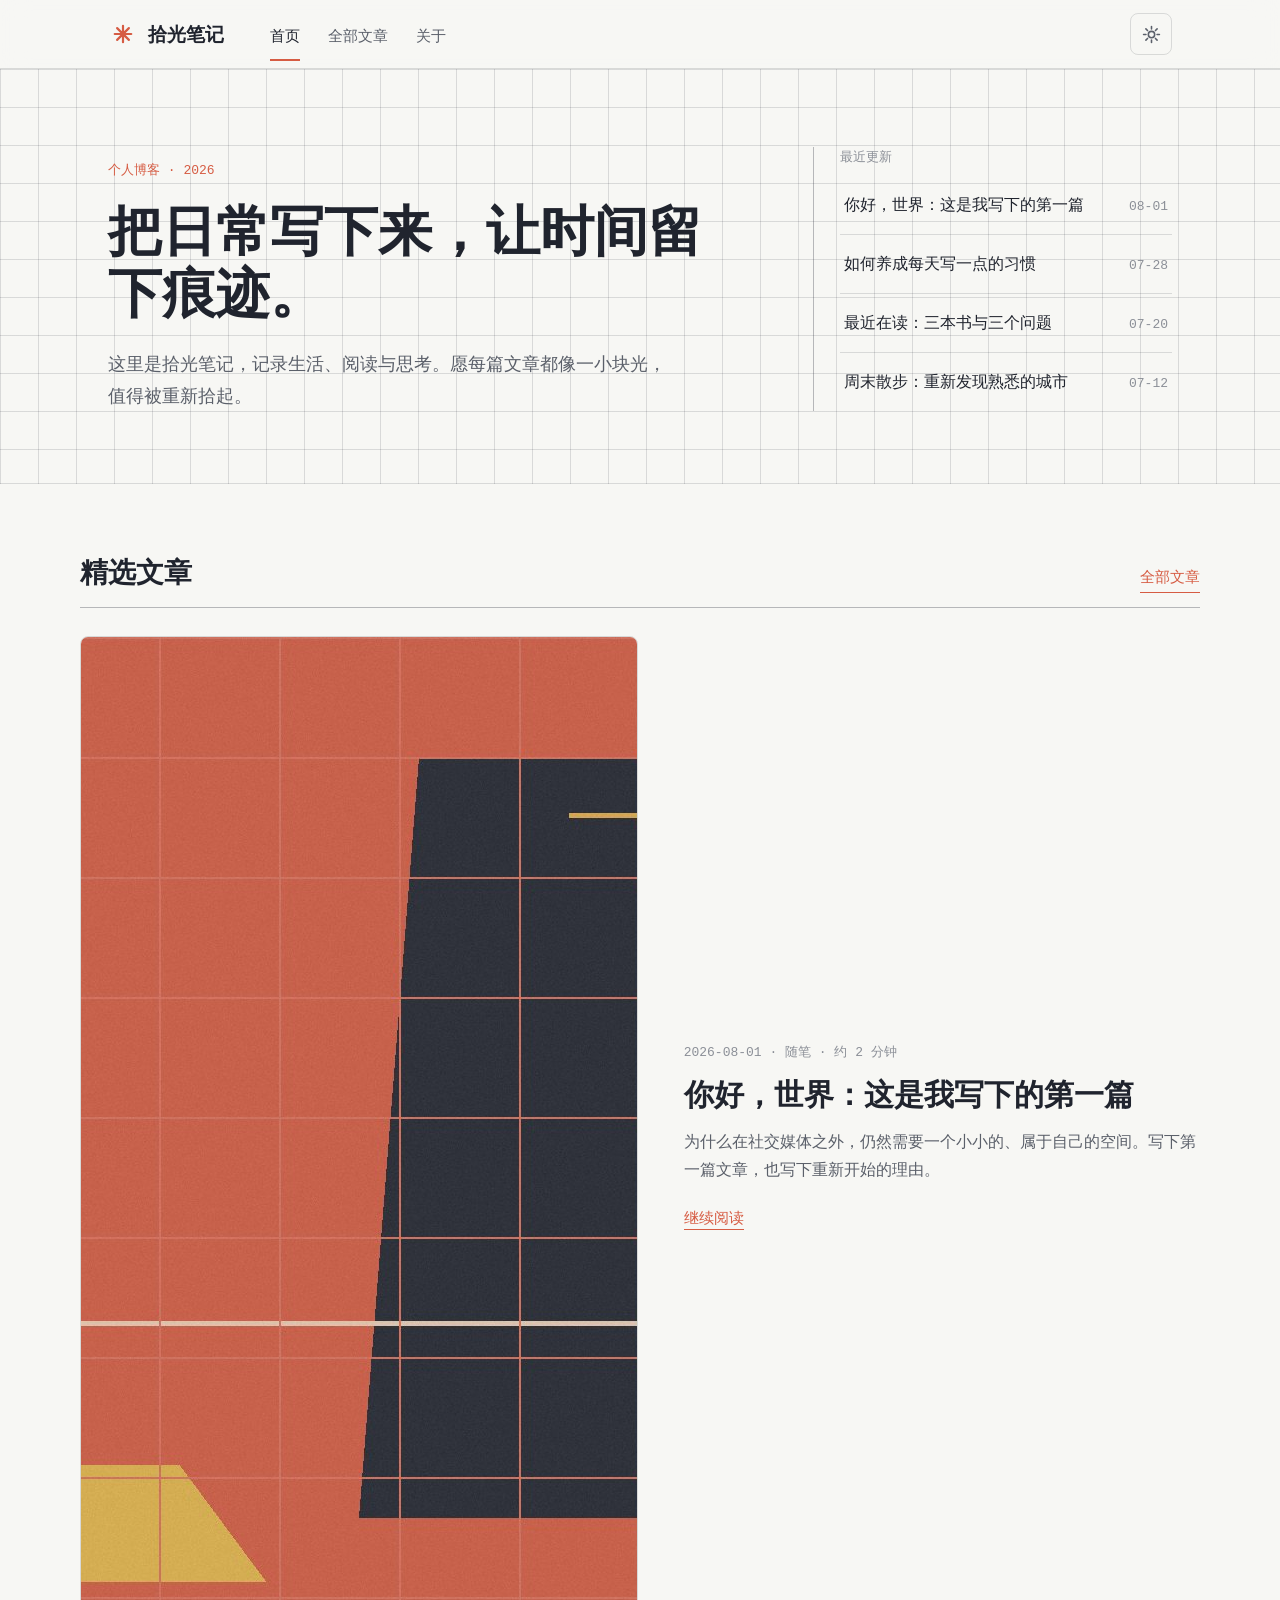
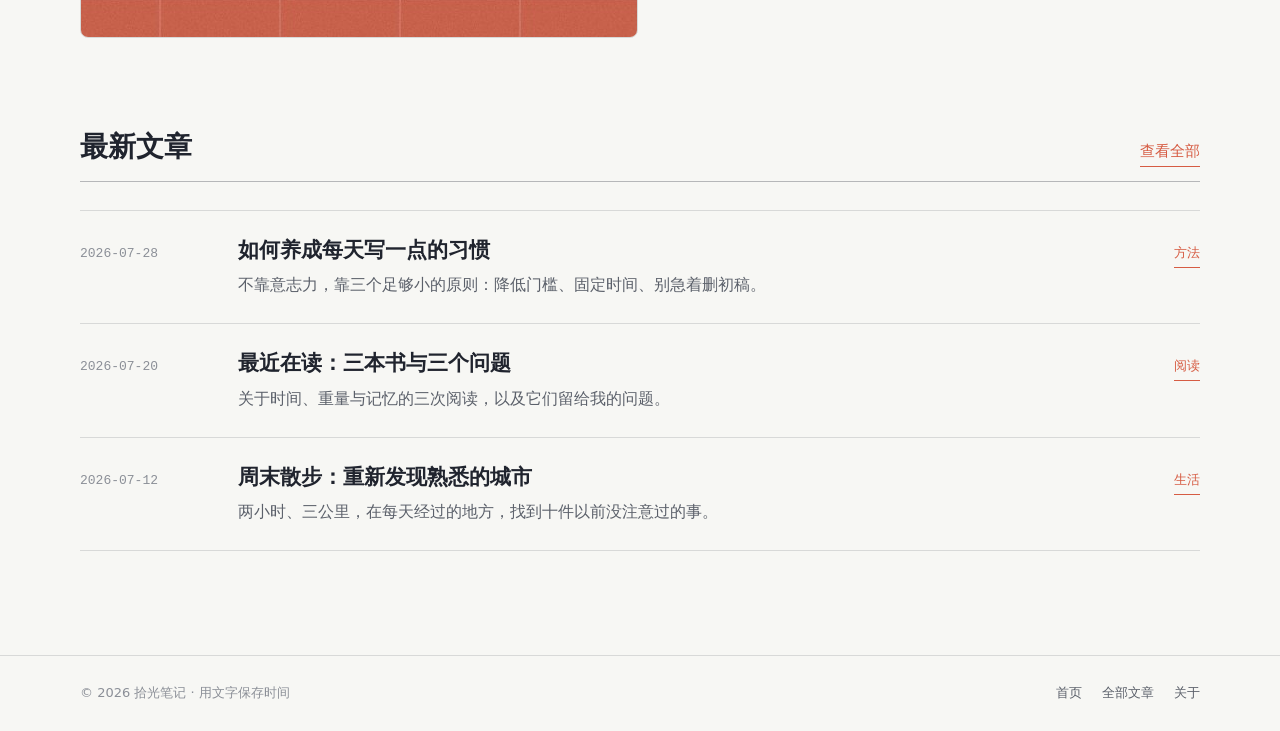
==== index.html @ 75189f80 "Add files via upload" ====
<!DOCTYPE html>
<html lang="zh-CN">
<head>
  <meta charset="UTF-8">
  <meta name="viewport" content="width=device-width, initial-scale=1.0">
  <title>拾光笔记 · 记录生活、阅读与思考</title>
  <meta name="description" content="拾光笔记，一个记录生活、阅读与思考的个人博客。">
  <link rel="icon" href="data:image/svg+xml,%3Csvg xmlns='http://www.w3.org/2000/svg' viewBox='0 0 24 24'%3E%3Cg stroke='%23d65c43' stroke-width='2.4' stroke-linecap='round'%3E%3Cpath d='M12 3v18M3 12h18M5.6 5.6l12.8 12.8M18.4 5.6L5.6 18.4'/%3E%3C/g%3E%3C/svg%3E">
  <link rel="stylesheet" href="assets/css/style.css">
</head>
<body>
  <a class="skip-link" href="#main">跳到主要内容</a>
  <header class="site-header">
    <div class="wrap header-inner">
      <a class="brand" href="index.html">
        <span class="brand-mark" aria-hidden="true">
          <svg width="22" height="22" viewBox="0 0 24 24" fill="none" stroke="currentColor" stroke-width="2.4" stroke-linecap="round">
            <path d="M12 3v18M3 12h18M5.6 5.6l12.8 12.8M18.4 5.6L5.6 18.4"></path>
          </svg>
        </span>
        <span>拾光笔记</span>
      </a>
      <nav class="site-nav" id="site-nav" aria-label="主导航">
        <a href="index.html" class="active">首页</a>
        <a href="posts.html">全部文章</a>
        <a href="about.html">关于</a>
      </nav>
      <div class="header-actions">
        <button class="icon-btn theme-toggle" id="theme-toggle" type="button" aria-label="切换深色模式">
          <svg class="icon-sun" width="19" height="19" viewBox="0 0 24 24" fill="none" stroke="currentColor" stroke-width="2" stroke-linecap="round">
            <circle cx="12" cy="12" r="4"></circle>
            <path d="M12 2v3M12 19v3M2 12h3M19 12h3M4.9 4.9l2.1 2.1M17 17l2.1 2.1M19.1 4.9L17 7M7 17l-2.1 2.1"></path>
          </svg>
          <svg class="icon-moon" width="19" height="19" viewBox="0 0 24 24" fill="none" stroke="currentColor" stroke-width="2" stroke-linecap="round" stroke-linejoin="round">
            <path d="M20.5 14.5A8.5 8.5 0 0 1 9.5 3.5a8.5 8.5 0 1 0 11 11Z"></path>
          </svg>
        </button>
        <button class="nav-toggle" type="button" aria-label="打开菜单" aria-expanded="false" aria-controls="site-nav">
          <svg width="20" height="20" viewBox="0 0 24 24" fill="none" stroke="currentColor" stroke-width="2" stroke-linecap="round">
            <path d="M4 7h16M4 12h16M4 17h16"></path>
          </svg>
        </button>
      </div>
    </div>
  </header>

  <main id="main">
    <section class="hero">
      <div class="wrap hero-grid">
        <div class="hero-copy">
          <p class="eyebrow">个人博客 · 2026</p>
          <h1>把日常写下来，让时间留下痕迹。</h1>
          <p class="lede">这里是拾光笔记，记录生活、阅读与思考。愿每篇文章都像一小块光，值得被重新拾起。</p>
        </div>
        <aside class="hero-side" aria-label="最近更新">
          <p class="side-title">最近更新</p>
          <ol class="update-list">
            <li><a href="posts/hello-world.html"><span>你好，世界：这是我写下的第一篇</span><time>08-01</time></a></li>
            <li><a href="posts/writing-habit.html"><span>如何养成每天写一点的习惯</span><time>07-28</time></a></li>
            <li><a href="posts/reading-notes.html"><span>最近在读：三本书与三个问题</span><time>07-20</time></a></li>
            <li><a href="posts/weekend-walk.html"><span>周末散步：重新发现熟悉的城市</span><time>07-12</time></a></li>
          </ol>
        </aside>
      </div>
    </section>

    <section class="section wrap">
      <div class="section-head">
        <h2>精选文章</h2>
        <a class="text-link" href="posts.html">全部文章</a>
      </div>
      <article class="featured-post">
        <a class="featured-media" href="posts/hello-world.html" aria-label="阅读：你好，世界">
          <img src="assets/images/cover-hello.jpg" alt="你好，世界文章封面" width="1600" height="1000">
        </a>
        <div class="featured-body">
          <p class="post-meta">2026-08-01 · 随笔 · 约 2 分钟</p>
          <h3><a href="posts/hello-world.html">你好，世界：这是我写下的第一篇</a></h3>
          <p>为什么在社交媒体之外，仍然需要一个小小的、属于自己的空间。写下第一篇文章，也写下重新开始的理由。</p>
          <a class="text-link" href="posts/hello-world.html">继续阅读</a>
        </div>
      </article>
    </section>

    <section class="section wrap" aria-labelledby="latest-heading">
      <div class="section-head">
        <h2 id="latest-heading">最新文章</h2>
        <a class="text-link" href="posts.html">查看全部</a>
      </div>
      <div class="post-list">
        <article class="post-row">
          <time datetime="2026-07-28">2026-07-28</time>
          <div>
            <h3><a href="posts/writing-habit.html">如何养成每天写一点的习惯</a></h3>
            <p>不靠意志力，靠三个足够小的原则：降低门槛、固定时间、别急着删初稿。</p>
          </div>
          <span class="tag">方法</span>
        </article>
        <article class="post-row">
          <time datetime="2026-07-20">2026-07-20</time>
          <div>
            <h3><a href="posts/reading-notes.html">最近在读：三本书与三个问题</a></h3>
            <p>关于时间、重量与记忆的三次阅读，以及它们留给我的问题。</p>
          </div>
          <span class="tag">阅读</span>
        </article>
        <article class="post-row">
          <time datetime="2026-07-12">2026-07-12</time>
          <div>
            <h3><a href="posts/weekend-walk.html">周末散步：重新发现熟悉的城市</a></h3>
            <p>两小时、三公里，在每天经过的地方，找到十件以前没注意过的事。</p>
          </div>
          <span class="tag">生活</span>
        </article>
      </div>
    </section>
  </main>

  <footer class="site-footer">
    <div class="wrap footer-inner">
      <span>© 2026 拾光笔记 · 用文字保存时间</span>
      <nav class="footer-links" aria-label="页脚导航">
        <a href="index.html">首页</a>
        <a href="posts.html">全部文章</a>
        <a href="about.html">关于</a>
      </nav>
    </div>
  </footer>

  <script src="assets/js/main.js"></script>
</body>
</html>
---- assets/css/style.css ----
:root {
  --bg: #f7f7f4;
  --bg-soft: #efeee8;
  --surface: #fffdf9;
  --ink: #20242e;
  --ink-soft: #5b606a;
  --ink-faint: #8b8f97;
  --line: rgba(32, 36, 46, 0.14);
  --line-strong: rgba(32, 36, 46, 0.3);
  --accent: #d65c43;
  --accent-soft: #f4d7cf;
  --teal: #1f8580;
  --amber: #d9a63a;
  --shadow: 0 18px 50px rgba(32, 36, 46, 0.1);
  --radius: 8px;
  --sans: "PingFang SC", "Hiragino Sans GB", "Microsoft YaHei",
    "Noto Sans SC", system-ui, -apple-system, sans-serif;
  --serif: Georgia, "Songti SC", "STSong", SimSun, "Noto Serif SC", serif;
  --mono: "SFMono-Regular", Consolas, "Liberation Mono", Menlo, monospace;
}

[data-theme="dark"] {
  --bg: #171a20;
  --bg-soft: #1e222a;
  --surface: #20242d;
  --ink: #eeeae1;
  --ink-soft: #a9adb5;
  --ink-faint: #767b84;
  --line: rgba(238, 234, 225, 0.13);
  --line-strong: rgba(238, 234, 225, 0.26);
  --accent: #ee7a5f;
  --accent-soft: #4a2b23;
  --teal: #4db5af;
  --amber: #e5b64b;
  --shadow: 0 18px 50px rgba(0, 0, 0, 0.35);
}

*,
*::before,
*::after {
  box-sizing: border-box;
}

html {
  -webkit-text-size-adjust: 100%;
  scroll-behavior: smooth;
}

body {
  margin: 0;
  font-family: var(--sans);
  font-size: 16px;
  line-height: 1.75;
  color: var(--ink);
  background: var(--bg);
}

img {
  display: block;
  max-width: 100%;
}

a {
  color: inherit;
  text-decoration: none;
}

::selection {
  color: #fff;
  background: var(--accent);
}

.skip-link {
  position: absolute;
  top: -60px;
  left: 16px;
  z-index: 100;
  padding: 8px 14px;
  color: #fff;
  background: var(--ink);
  border-radius: var(--radius);
}

.skip-link:focus {
  top: 12px;
}

.wrap {
  max-width: 1120px;
  margin: 0 auto;
  padding: 0 28px;
}

.site-header {
  position: sticky;
  top: 0;
  z-index: 40;
  background: rgba(247, 247, 244, 0.9);
  border-bottom: 1px solid var(--line);
  backdrop-filter: blur(14px);
}

[data-theme="dark"] .site-header {
  background: rgba(23, 26, 32, 0.92);
}

.header-inner {
  position: relative;
  display: flex;
  align-items: center;
  gap: 20px;
  min-height: 66px;
}

.brand {
  display: flex;
  align-items: center;
  gap: 10px;
  font-family: var(--serif);
  font-size: 19px;
  font-weight: 600;
  white-space: nowrap;
}

.brand-mark {
  display: grid;
  width: 30px;
  height: 30px;
  place-items: center;
  color: var(--accent);
}

.site-nav {
  display: flex;
  gap: 28px;
  margin-left: 26px;
}

.site-nav a {
  position: relative;
  padding: 23px 0 19px;
  font-size: 15px;
  color: var(--ink-soft);
}

.site-nav a:hover {
  color: var(--ink);
}

.site-nav a.active {
  color: var(--ink);
}

.site-nav a.active::after {
  position: absolute;
  right: 0;
  bottom: 7px;
  left: 0;
  height: 2px;
  content: "";
  background: var(--accent);
}

.header-actions {
  display: flex;
  gap: 10px;
  margin-left: auto;
}

.icon-btn,
.nav-toggle {
  display: grid;
  width: 42px;
  height: 42px;
  padding: 0;
  cursor: pointer;
  place-items: center;
  color: var(--ink-soft);
  background: transparent;
  border: 1px solid var(--line);
  border-radius: var(--radius);
}

.icon-btn:hover,
.nav-toggle:hover {
  color: var(--ink);
  background: var(--bg-soft);
}

.icon-btn:focus-visible,
.nav-toggle:focus-visible,
a:focus-visible {
  outline: 2px solid var(--accent);
  outline-offset: 3px;
}

.theme-toggle .icon-moon,
[data-theme="dark"] .theme-toggle .icon-sun {
  display: none;
}

[data-theme="dark"] .theme-toggle .icon-moon {
  display: block;
}

.nav-toggle {
  display: none;
}

.hero {
  padding: 78px 0 72px;
  background-color: var(--bg);
  background-image: linear-gradient(var(--line) 1px, transparent 1px),
    linear-gradient(90deg, var(--line) 1px, transparent 1px);
  background-position: 0 0, 0 0;
  background-size: 38px 38px;
  border-bottom: 1px solid var(--line);
}

.hero-grid {
  display: grid;
  grid-template-columns: 1.35fr 0.75fr;
  gap: 60px;
  align-items: end;
}

.eyebrow {
  margin: 0 0 18px;
  font-family: var(--mono);
  font-size: 13px;
  color: var(--accent);
}

.hero h1 {
  margin: 0;
  font-family: var(--serif);
  font-size: 54px;
  font-weight: 600;
  line-height: 1.16;
}

.lede {
  max-width: 560px;
  margin: 22px 0 0;
  font-size: 18px;
  color: var(--ink-soft);
}

.hero-side {
  padding-left: 26px;
  border-left: 1px solid var(--line-strong);
}

.side-title {
  margin: 0 0 6px;
  font-family: var(--mono);
  font-size: 13px;
  font-weight: 500;
  color: var(--ink-faint);
}

.update-list {
  margin: 0;
  padding: 0;
  list-style: none;
}

.update-list li + li {
  border-top: 1px solid var(--line);
}

.update-list a {
  display: flex;
  gap: 14px;
  align-items: baseline;
  justify-content: space-between;
  padding: 15px 4px;
}

.update-list a:hover {
  color: var(--accent);
}

.update-list time {
  font-family: var(--mono);
  font-size: 13px;
  color: var(--ink-faint);
  white-space: nowrap;
}

.section {
  padding: 64px 0 20px;
}

.section-head {
  display: flex;
  gap: 20px;
  align-items: baseline;
  justify-content: space-between;
  margin-bottom: 28px;
  padding-bottom: 10px;
  border-bottom: 1px solid var(--line-strong);
}

.section-head h2 {
  margin: 0;
  font-family: var(--serif);
  font-size: 28px;
  font-weight: 600;
}

.text-link {
  padding-bottom: 2px;
  font-size: 15px;
  color: var(--accent);
  border-bottom: 1px solid currentColor;
}

.featured-post {
  display: grid;
  grid-template-columns: 1.08fr 1fr;
  gap: 46px;
  align-items: center;
}

.featured-media {
  overflow: hidden;
  border: 1px solid var(--line);
  border-radius: var(--radius);
}

.featured-media img {
  width: 100%;
  aspect-ratio: 8 / 5;
  object-fit: cover;
  transition: transform 0.35s ease;
}

.featured-media:hover img {
  transform: scale(1.02);
}

.post-meta {
  margin: 0 0 10px;
  font-family: var(--mono);
  font-size: 13px;
  color: var(--ink-faint);
}

.featured-body h3,
.post-row h3,
.post-header h1 {
  margin: 0;
  font-family: var(--serif);
}

.featured-body h3 {
  font-size: 30px;
  line-height: 1.3;
}

.featured-body h3 a:hover,
.post-row h3 a:hover {
  color: var(--accent);
}

.featured-body p:not(.post-meta) {
  margin: 14px 0 20px;
  color: var(--ink-soft);
}

.post-list {
  border-top: 1px solid var(--line);
}

.post-row {
  display: grid;
  grid-template-columns: 132px 1fr 90px;
  gap: 26px;
  align-items: baseline;
  padding: 24px 0;
  border-bottom: 1px solid var(--line);
}

.post-row time {
  font-family: var(--mono);
  font-size: 13px;
  color: var(--ink-faint);
}

.post-row h3 {
  margin-bottom: 6px;
  font-size: 21px;
  line-height: 1.45;
}

.post-row p {
  margin: 0;
  color: var(--ink-soft);
}

.tag {
  justify-self: end;
  padding-bottom: 2px;
  font-size: 13px;
  color: var(--accent);
  border-bottom: 1px solid currentColor;
}

.site-footer {
  margin-top: 84px;
  border-top: 1px solid var(--line);
}

.footer-inner {
  display: flex;
  gap: 16px;
  align-items: center;
  justify-content: space-between;
  padding: 26px 0;
  font-size: 13px;
  color: var(--ink-faint);
}

.footer-links {
  display: flex;
  gap: 20px;
}

.footer-links a {
  color: var(--ink-soft);
}

.footer-links a:hover {
  color: var(--accent);
}

.page-main {
  padding: 64px 0 20px;
}

.page-head {
  max-width: 760px;
  margin-bottom: 44px;
}

.page-head h1 {
  margin: 0 0 14px;
  font-family: var(--serif);
  font-size: 42px;
  line-height: 1.25;
}

.page-head p {
  margin: 0;
  color: var(--ink-soft);
}

.post {
  padding-top: 56px;
}

.post-header {
  max-width: 720px;
  margin: 0 auto;
}

.post-header h1 {
  margin-top: 6px;
  font-size: 40px;
  line-height: 1.3;
}

.post-summary {
  margin: 18px 0 0;
  font-size: 18px;
  color: var(--ink-soft);
}

.post-cover {
  width: 100%;
  max-width: 860px;
  margin: 38px auto 52px;
  border: 1px solid var(--line);
  border-radius: var(--radius);
}

.post-body {
  max-width: 720px;
  margin: 0 auto;
  font-size: 17px;
}

.post-body h2 {
  margin: 46px 0 14px;
  font-family: var(--serif);
  font-size: 27px;
  font-weight: 600;
  line-height: 1.4;
}

.post-body h3 {
  margin: 30px 0 10px;
  font-family: var(--serif);
  font-size: 21px;
}

.post-body p {
  margin: 0 0 20px;
}

.post-body ul {
  margin: 0 0 22px;
  padding-left: 24px;
}

.post-body li {
  margin-bottom: 8px;
}

.post-body blockquote {
  margin: 30px 0;
  padding: 6px 0 6px 24px;
  font-family: var(--serif);
  font-size: 19px;
  color: var(--ink-soft);
  border-left: 3px solid var(--accent);
}

.post-body blockquote p {
  margin: 0;
}

.post-body strong {
  color: var(--ink);
}

.post-body .note {
  margin: 28px 0;
  padding: 18px 22px;
  color: var(--ink-soft);
  background: var(--bg-soft);
  border: 1px solid var(--line);
  border-radius: var(--radius);
}

.post-footer {
  display: flex;
  max-width: 720px;
  margin: 58px auto 0;
  padding-top: 24px;
  border-top: 1px solid var(--line);
}

.about-grid {
  display: grid;
  grid-template-columns: 0.72fr 1.2fr;
  gap: 60px;
}

.about-card {
  align-self: start;
  padding: 22px 26px 26px;
  background: var(--bg-soft);
  border: 1px solid var(--line);
  border-radius: var(--radius);
}

.about-avatar {
  display: grid;
  width: 72px;
  height: 72px;
  margin-bottom: 18px;
  place-items: center;
  color: var(--accent);
  background: var(--surface);
  border: 1px solid var(--line);
  border-radius: var(--radius);
}

.about-card h2 {
  margin: 0 0 4px;
  font-family: var(--serif);
  font-size: 24px;
}

.about-card p {
  margin: 0;
  color: var(--ink-soft);
}

.about-body h2 {
  margin: 34px 0 10px;
  font-family: var(--serif);
  font-size: 24px;
}

.about-body h2:first-child {
  margin-top: 0;
}

.about-body p {
  margin: 0 0 16px;
  color: var(--ink-soft);
}

.about-body ul {
  margin: 0 0 18px;
  padding-left: 24px;
  color: var(--ink-soft);
}

.empty {
  display: grid;
  min-height: 58vh;
  place-items: center;
  text-align: center;
}

.empty h1 {
  margin: 0 0 12px;
  font-family: var(--serif);
  font-size: 42px;
}

.empty p {
  margin: 0 0 22px;
  color: var(--ink-soft);
}

.progress-bar {
  position: fixed;
  top: 0;
  left: 0;
  z-index: 60;
  width: 0;
  height: 3px;
  background: var(--accent);
}

@media (max-width: 900px) {
  .hero-grid {
    grid-template-columns: 1fr;
    gap: 40px;
    align-items: start;
  }

  .hero-side {
    padding-top: 24px;
    padding-left: 0;
    border-top: 1px solid var(--line-strong);
    border-left: 0;
  }

  .featured-post {
    grid-template-columns: 1fr;
    gap: 26px;
  }

  .about-grid {
    grid-template-columns: 1fr;
    gap: 36px;
  }
}

@media (max-width: 760px) {
  .wrap {
    padding: 0 20px;
  }

  .site-nav {
    display: none;
    position: absolute;
    top: 100%;
    right: 0;
    left: 0;
    flex-direction: column;
    gap: 0;
    margin: 0;
    padding: 8px 20px 16px;
    background: var(--bg);
    border-bottom: 1px solid var(--line);
  }

  .site-nav.open {
    display: flex;
  }

  .site-nav a {
    padding: 12px 0;
    border-bottom: 1px solid var(--line);
  }

  .site-nav a.active::after {
    display: none;
  }

  .site-nav a.active {
    color: var(--accent);
  }

  .nav-toggle {
    display: grid;
  }

  .hero {
    padding: 52px 0 48px;
  }

  .hero h1 {
    font-size: 38px;
  }

  .lede {
    font-size: 17px;
  }

  .post-row {
    grid-template-columns: 1fr;
    gap: 8px;
    padding: 20px 0;
  }

  .post-row time {
    order: -1;
  }

  .tag {
    justify-self: start;
  }

  .page-head h1 {
    font-size: 34px;
  }

  .post-header h1 {
    font-size: 30px;
  }

  .post-cover {
    margin: 28px auto 40px;
  }

  .post-body {
    font-size: 16px;
  }

  .footer-inner {
    flex-direction: column;
    align-items: flex-start;
    gap: 10px;
  }
}
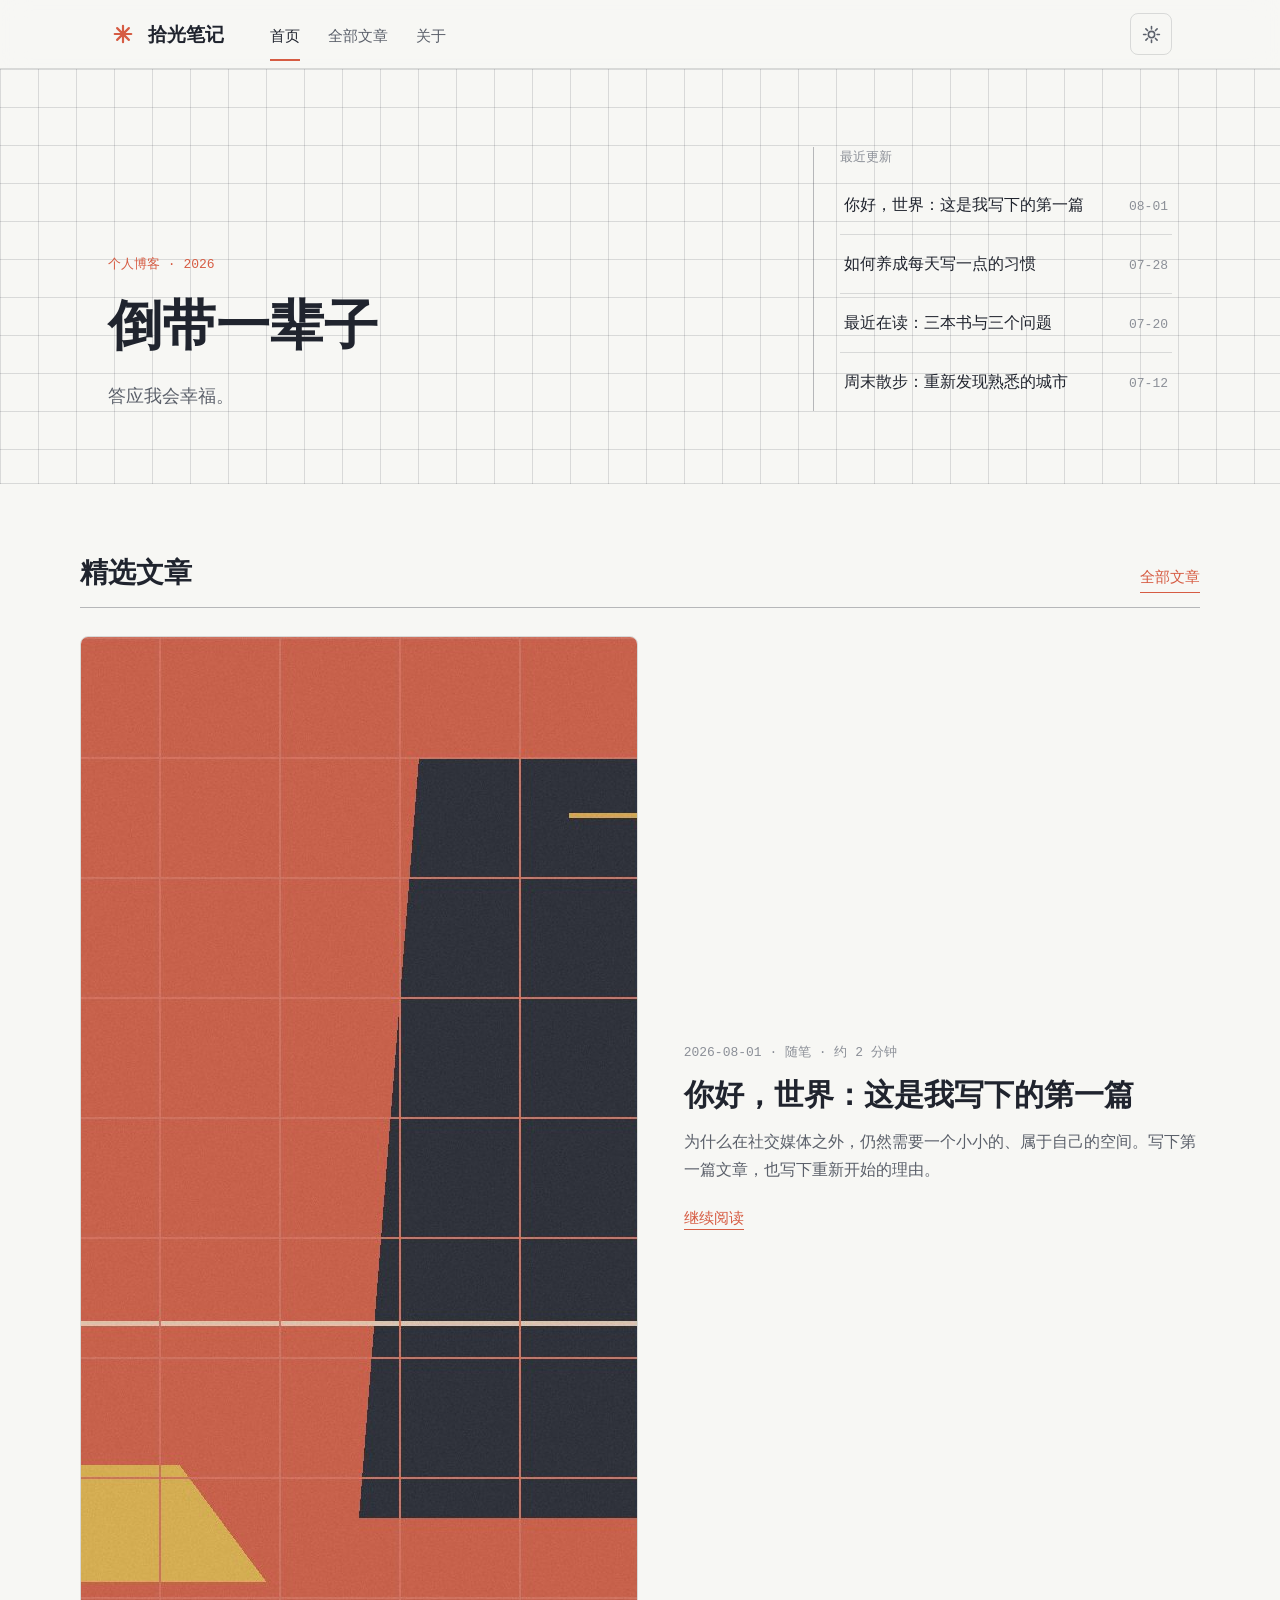
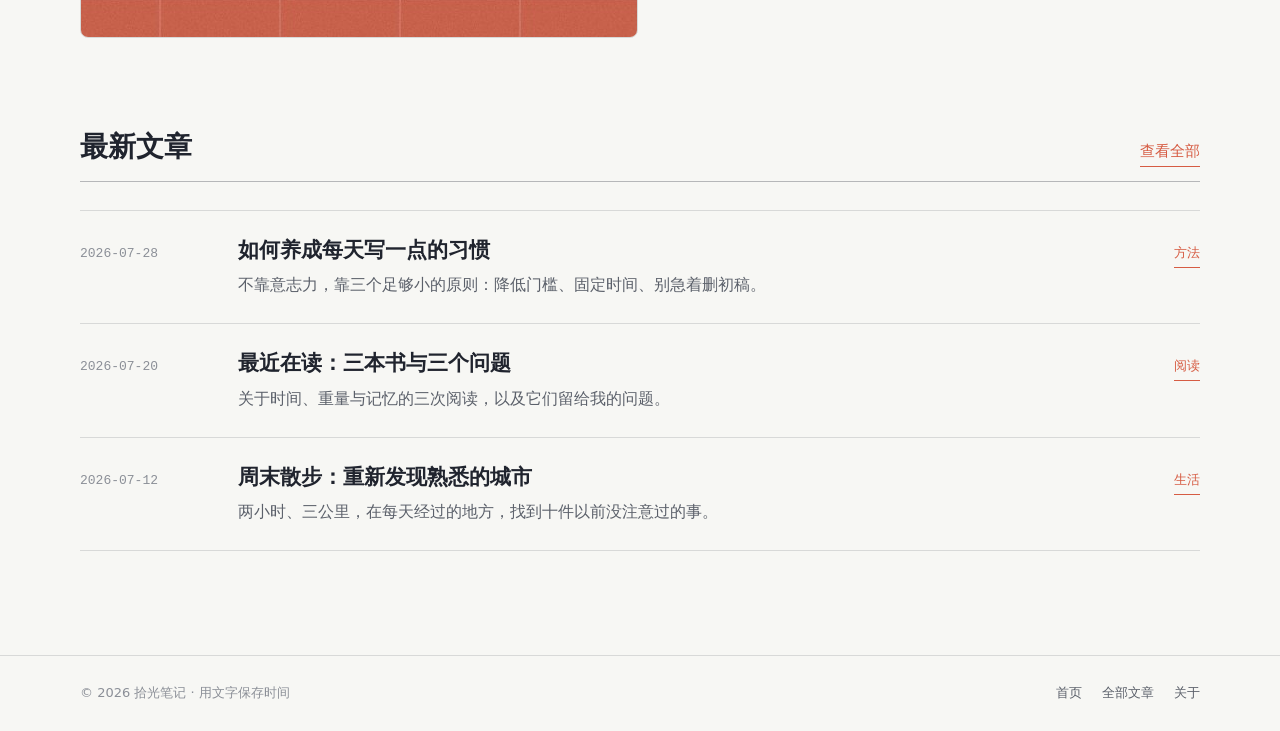
==== commit 7cfd37f3: "Update index.html" ====
--- a/index.html
+++ b/index.html
@@ -3,8 +3,8 @@
 <head>
   <meta charset="UTF-8">
   <meta name="viewport" content="width=device-width, initial-scale=1.0">
-  <title>拾光笔记 · 记录生活、阅读与思考</title>
-  <meta name="description" content="拾光笔记，一个记录生活、阅读与思考的个人博客。">
+  <title>倒带一辈子</title>
+  <meta name="description" content="答应我会幸福。">
   <link rel="icon" href="data:image/svg+xml,%3Csvg xmlns='http://www.w3.org/2000/svg' viewBox='0 0 24 24'%3E%3Cg stroke='%23d65c43' stroke-width='2.4' stroke-linecap='round'%3E%3Cpath d='M12 3v18M3 12h18M5.6 5.6l12.8 12.8M18.4 5.6L5.6 18.4'/%3E%3C/g%3E%3C/svg%3E">
   <link rel="stylesheet" href="assets/css/style.css">
 </head>
@@ -49,8 +49,8 @@
       <div class="wrap hero-grid">
         <div class="hero-copy">
           <p class="eyebrow">个人博客 · 2026</p>
-          <h1>把日常写下来，让时间留下痕迹。</h1>
-          <p class="lede">这里是拾光笔记，记录生活、阅读与思考。愿每篇文章都像一小块光，值得被重新拾起。</p>
+          <h1>倒带一辈子</h1>
+          <p class="lede">答应我会幸福。</p>
         </div>
         <aside class="hero-side" aria-label="最近更新">
           <p class="side-title">最近更新</p>
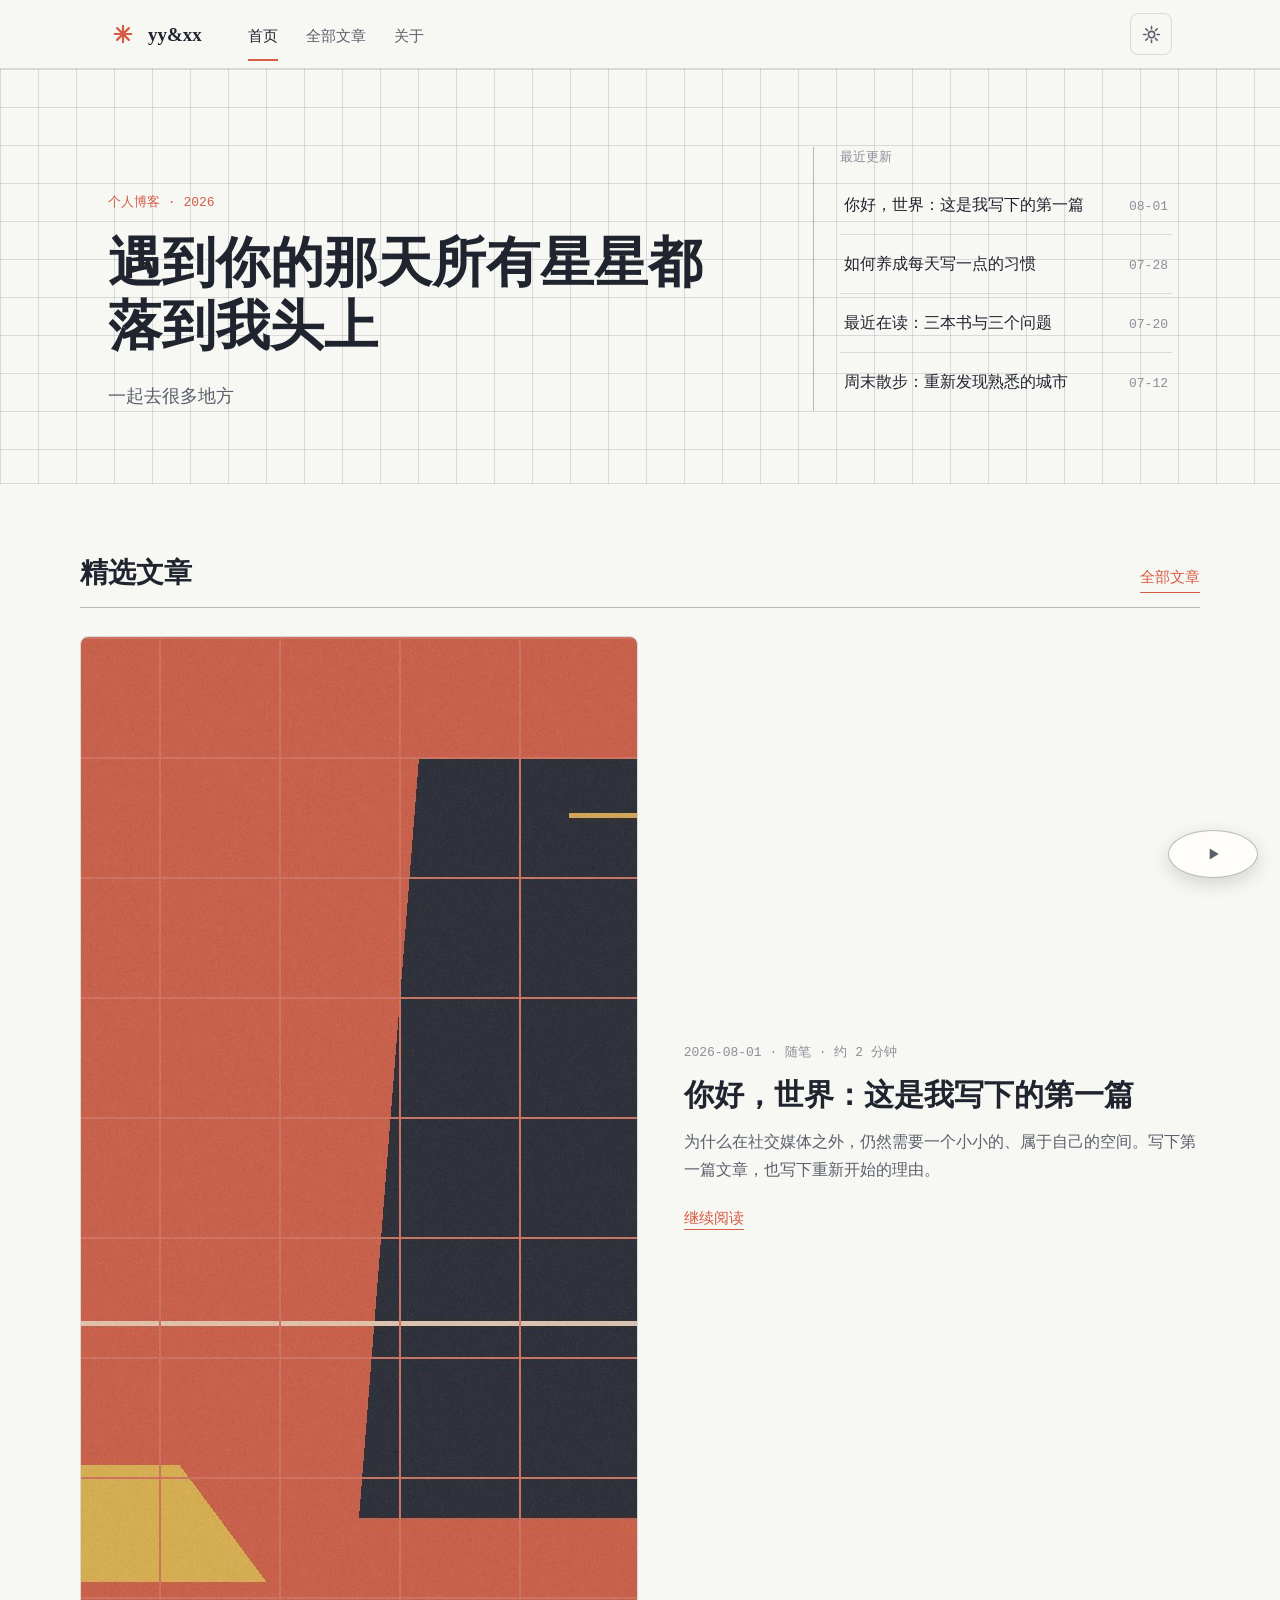
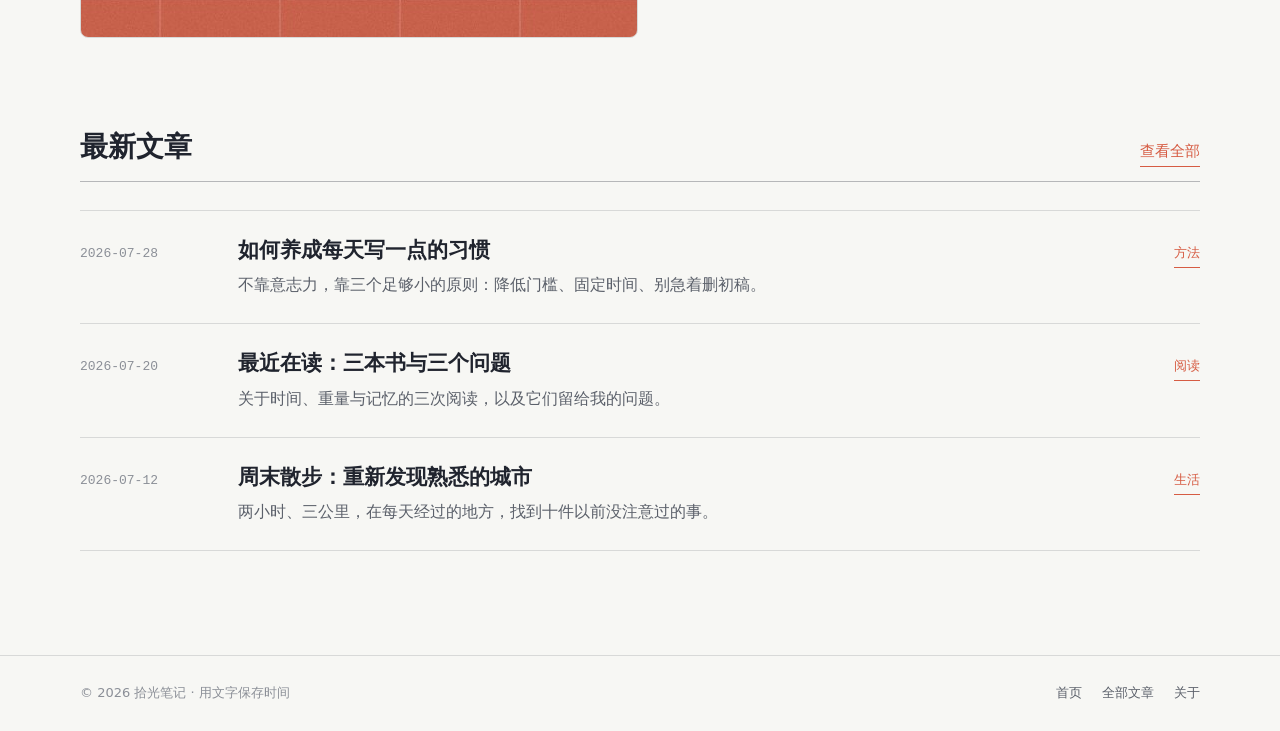
==== commit 6494e41d: "Update index.html" ====
--- a/index.html
+++ b/index.html
@@ -3,7 +3,7 @@
 <head>
   <meta charset="UTF-8">
   <meta name="viewport" content="width=device-width, initial-scale=1.0">
-  <title>倒带一辈子</title>
+  <title>总是会受伤</title>
   <meta name="description" content="答应我会幸福。">
   <link rel="icon" href="data:image/svg+xml,%3Csvg xmlns='http://www.w3.org/2000/svg' viewBox='0 0 24 24'%3E%3Cg stroke='%23d65c43' stroke-width='2.4' stroke-linecap='round'%3E%3Cpath d='M12 3v18M3 12h18M5.6 5.6l12.8 12.8M18.4 5.6L5.6 18.4'/%3E%3C/g%3E%3C/svg%3E">
   <link rel="stylesheet" href="assets/css/style.css">
@@ -18,7 +18,7 @@
             <path d="M12 3v18M3 12h18M5.6 5.6l12.8 12.8M18.4 5.6L5.6 18.4"></path>
           </svg>
         </span>
-        <span>拾光笔记</span>
+        <span>yy&xx</span>
       </a>
       <nav class="site-nav" id="site-nav" aria-label="主导航">
         <a href="index.html" class="active">首页</a>
@@ -49,8 +49,8 @@
       <div class="wrap hero-grid">
         <div class="hero-copy">
           <p class="eyebrow">个人博客 · 2026</p>
-          <h1>倒带一辈子</h1>
-          <p class="lede">答应我会幸福。</p>
+          <h1>遇到你的那天所有星星都落到我头上</h1>
+          <p class="lede">一起去很多地方</p>
         </div>
         <aside class="hero-side" aria-label="最近更新">
           <p class="side-title">最近更新</p>
--- a/assets/css/style.css
+++ b/assets/css/style.css
@@ -265,7 +265,7 @@
   list-style: none;
 }
 
-.update-list li + li {
+.update-list li+li {
   border-top: 1px solid var(--line);
 }
 
@@ -751,3 +751,55 @@
     gap: 10px;
   }
 }
+
+.music-btn {
+  position: fixed;
+  right: 22px;
+  bottom: 22px;
+  z-index: 100;
+  display: grid;
+  width: 90px;
+  height: 48px;
+  padding: 0;
+  cursor: pointer;
+  place-items: center;
+  color: var(--ink-soft);
+  background: var(--surface);
+  border: 1px solid var(--line-strong);
+  border-radius: 50%;
+  box-shadow: 0 6px 18px rgba(32, 36, 46, 0.16);
+  transition: color 0.15s ease, background 0.15s ease, box-shadow 0.15s ease;
+
+}
+
+.music-btn:hover {
+  color: var(--ink);
+  border-color: var(--ink);
+  transform: translateY(-2px);
+}
+
+.music-btn:focus-visible {
+  outline: 3px solid var(--accent);
+  outline-offset: 3px;
+}
+
+.music-btn .icon-pause {
+  display: none;
+}
+
+.music-btn.is-playing .icon-play {
+  display: none;
+}
+
+.music-btn.is-playing .icon-pause {
+  display: block;
+}
+
+@media (max-width: 760px) {
+  .music-btn {
+    right: 16px;
+    bottom: 16px;
+    width: 44px;
+    height: 44px;
+  }
+}
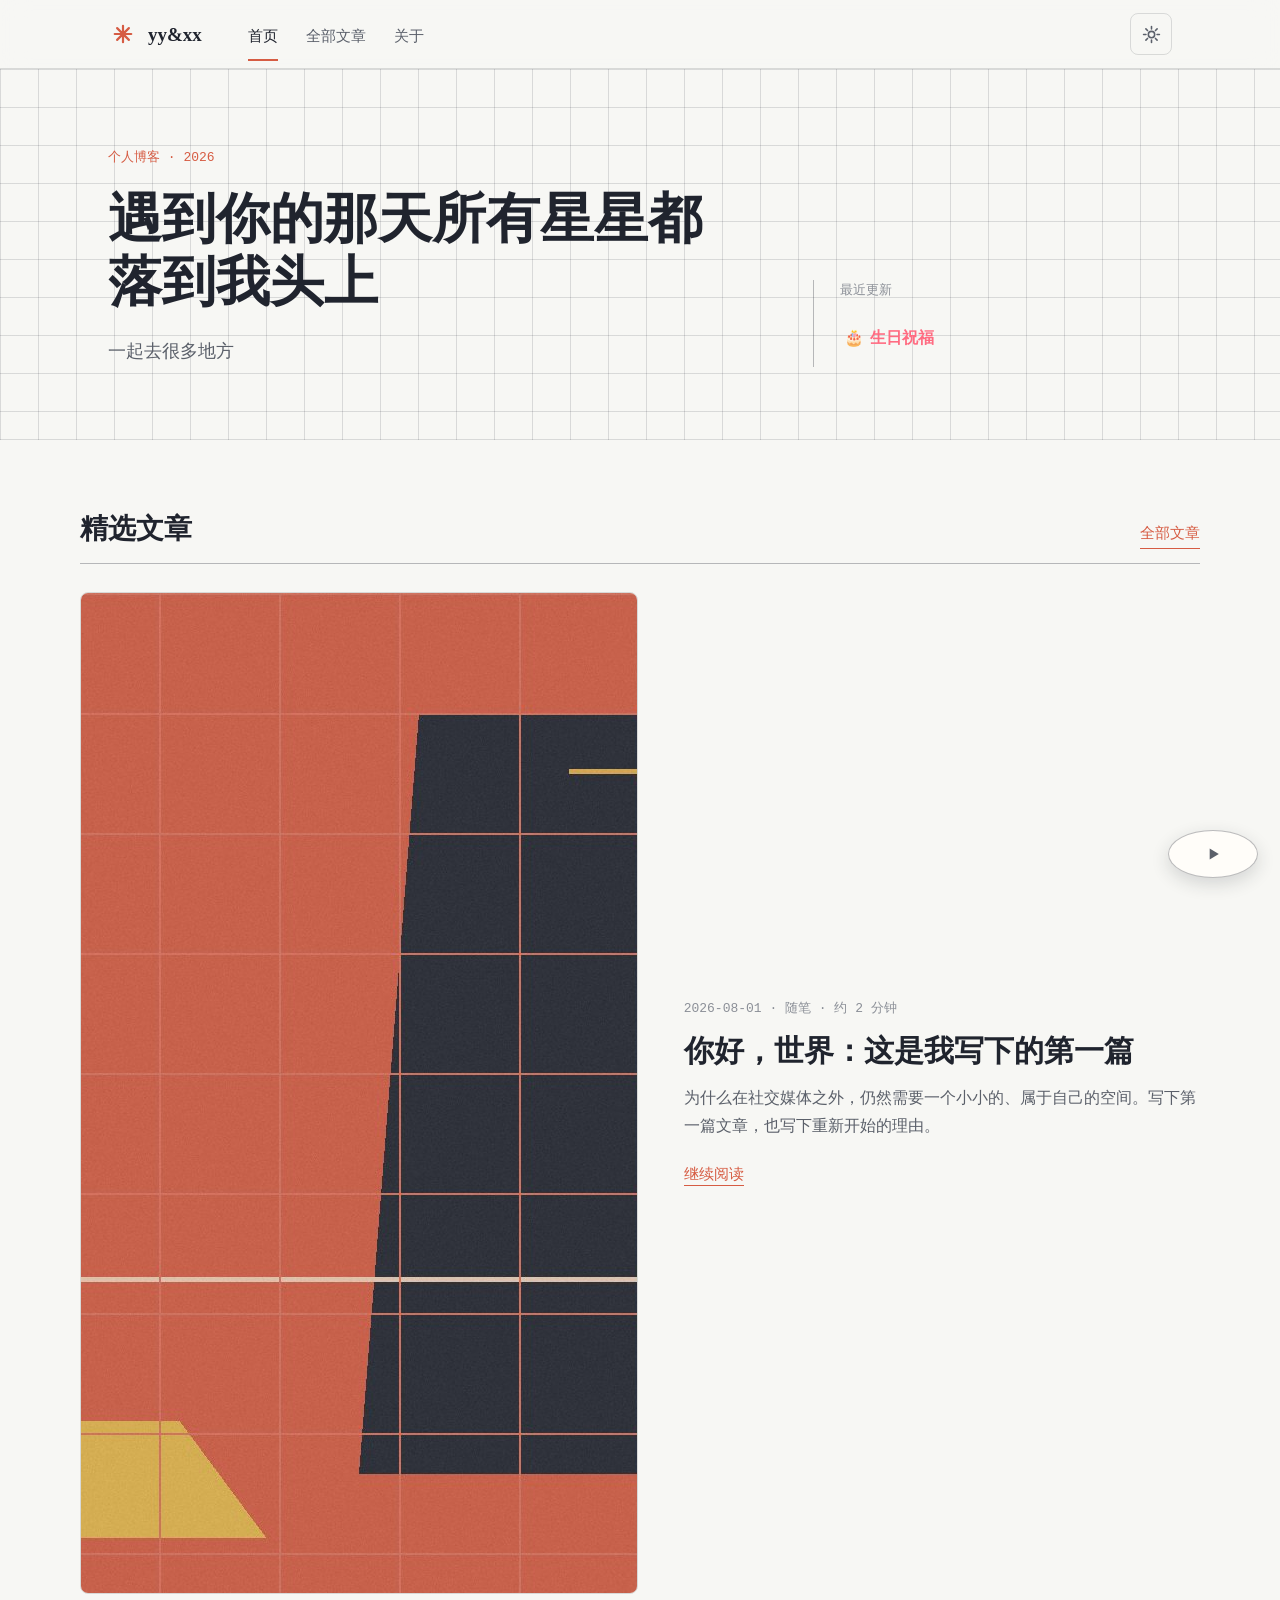
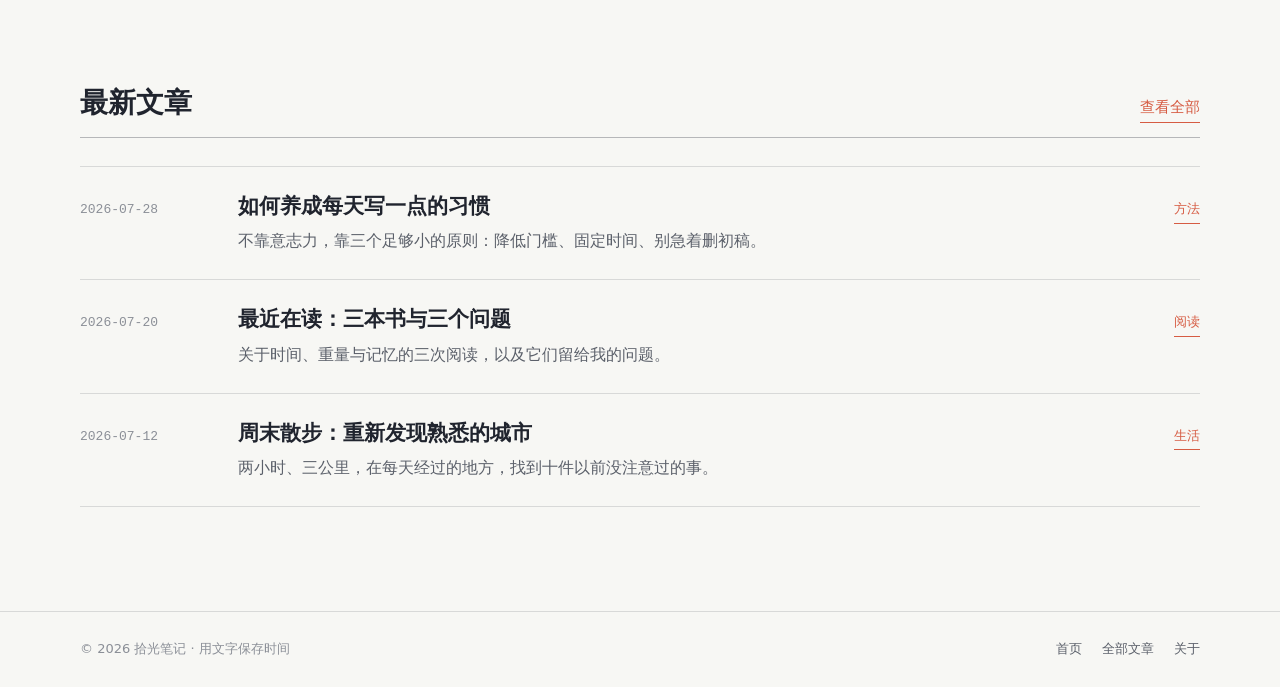
==== commit 1dd0ba37: "Update index.html" ====
--- a/index.html
+++ b/index.html
@@ -55,10 +55,7 @@
         <aside class="hero-side" aria-label="最近更新">
           <p class="side-title">最近更新</p>
           <ol class="update-list">
-            <li><a href="posts/hello-world.html"><span>你好，世界：这是我写下的第一篇</span><time>08-01</time></a></li>
-            <li><a href="posts/writing-habit.html"><span>如何养成每天写一点的习惯</span><time>07-28</time></a></li>
-            <li><a href="posts/reading-notes.html"><span>最近在读：三本书与三个问题</span><time>07-20</time></a></li>
-            <li><a href="posts/weekend-walk.html"><span>周末散步：重新发现熟悉的城市</span><time>07-12</time></a></li>
+                 <a href="posts/23birthday.html" style="font-weight: bold; color: #ff6b81;">🎂 生日祝福</a>
           </ol>
         </aside>
       </div>
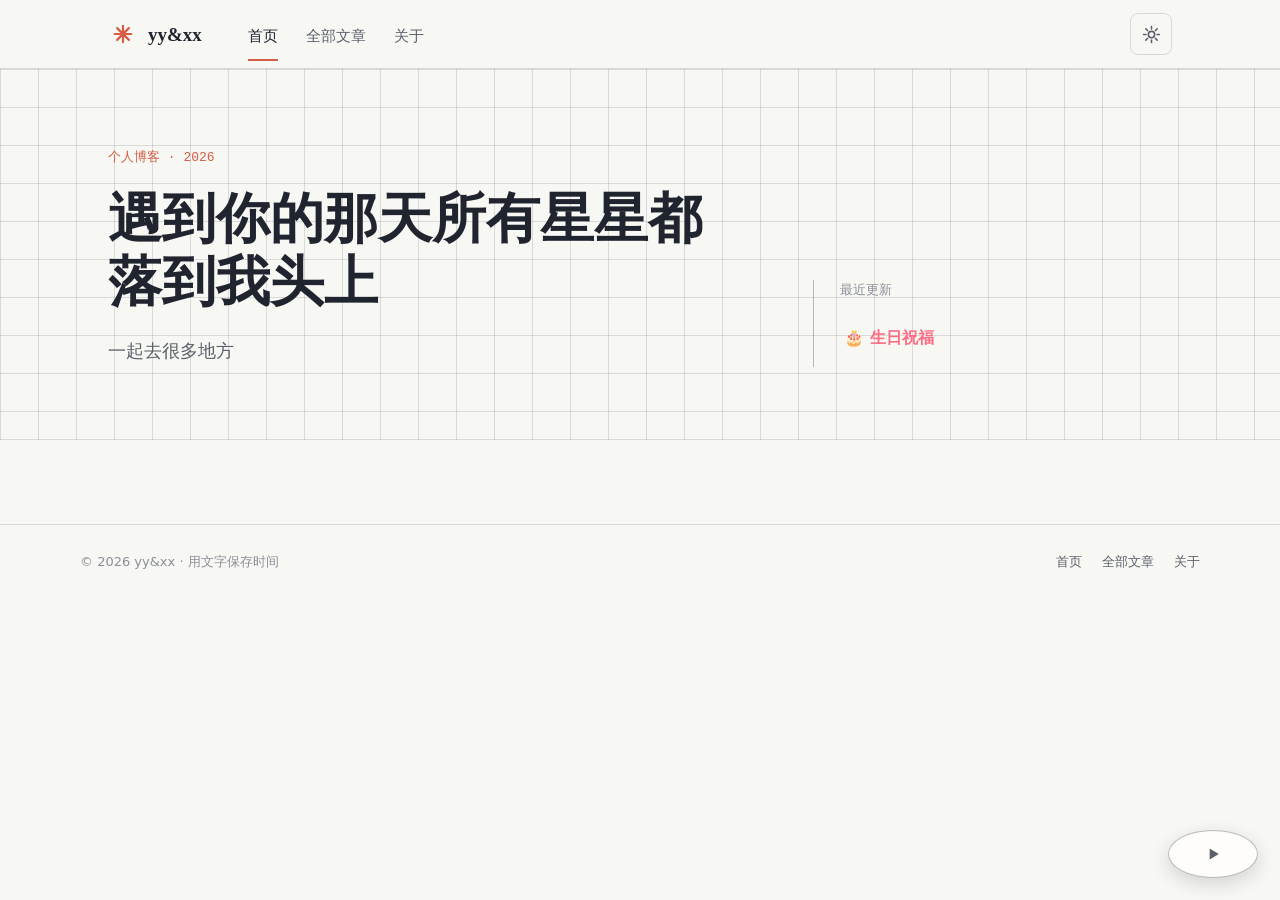
==== commit 31f60cba: "Update index.html" ====
--- a/index.html
+++ b/index.html
@@ -55,67 +55,17 @@
         <aside class="hero-side" aria-label="最近更新">
           <p class="side-title">最近更新</p>
           <ol class="update-list">
-                 <a href="posts/23birthday.html" style="font-weight: bold; color: #ff6b81;">🎂 生日祝福</a>
+                <li><a href="posts/23birthday.html" style="font-weight: bold; color: #ff6b81;">🎂 生日祝福</a></li>
           </ol>
         </aside>
       </div>
     </section>
 
-    <section class="section wrap">
-      <div class="section-head">
-        <h2>精选文章</h2>
-        <a class="text-link" href="posts.html">全部文章</a>
-      </div>
-      <article class="featured-post">
-        <a class="featured-media" href="posts/hello-world.html" aria-label="阅读：你好，世界">
-          <img src="assets/images/cover-hello.jpg" alt="你好，世界文章封面" width="1600" height="1000">
-        </a>
-        <div class="featured-body">
-          <p class="post-meta">2026-08-01 · 随笔 · 约 2 分钟</p>
-          <h3><a href="posts/hello-world.html">你好，世界：这是我写下的第一篇</a></h3>
-          <p>为什么在社交媒体之外，仍然需要一个小小的、属于自己的空间。写下第一篇文章，也写下重新开始的理由。</p>
-          <a class="text-link" href="posts/hello-world.html">继续阅读</a>
-        </div>
-      </article>
-    </section>
-
-    <section class="section wrap" aria-labelledby="latest-heading">
-      <div class="section-head">
-        <h2 id="latest-heading">最新文章</h2>
-        <a class="text-link" href="posts.html">查看全部</a>
-      </div>
-      <div class="post-list">
-        <article class="post-row">
-          <time datetime="2026-07-28">2026-07-28</time>
-          <div>
-            <h3><a href="posts/writing-habit.html">如何养成每天写一点的习惯</a></h3>
-            <p>不靠意志力，靠三个足够小的原则：降低门槛、固定时间、别急着删初稿。</p>
-          </div>
-          <span class="tag">方法</span>
-        </article>
-        <article class="post-row">
-          <time datetime="2026-07-20">2026-07-20</time>
-          <div>
-            <h3><a href="posts/reading-notes.html">最近在读：三本书与三个问题</a></h3>
-            <p>关于时间、重量与记忆的三次阅读，以及它们留给我的问题。</p>
-          </div>
-          <span class="tag">阅读</span>
-        </article>
-        <article class="post-row">
-          <time datetime="2026-07-12">2026-07-12</time>
-          <div>
-            <h3><a href="posts/weekend-walk.html">周末散步：重新发现熟悉的城市</a></h3>
-            <p>两小时、三公里，在每天经过的地方，找到十件以前没注意过的事。</p>
-          </div>
-          <span class="tag">生活</span>
-        </article>
-      </div>
-    </section>
   </main>
 
   <footer class="site-footer">
     <div class="wrap footer-inner">
-      <span>© 2026 拾光笔记 · 用文字保存时间</span>
+      <span>© 2026 yy&xx · 用文字保存时间</span>
       <nav class="footer-links" aria-label="页脚导航">
         <a href="index.html">首页</a>
         <a href="posts.html">全部文章</a>
